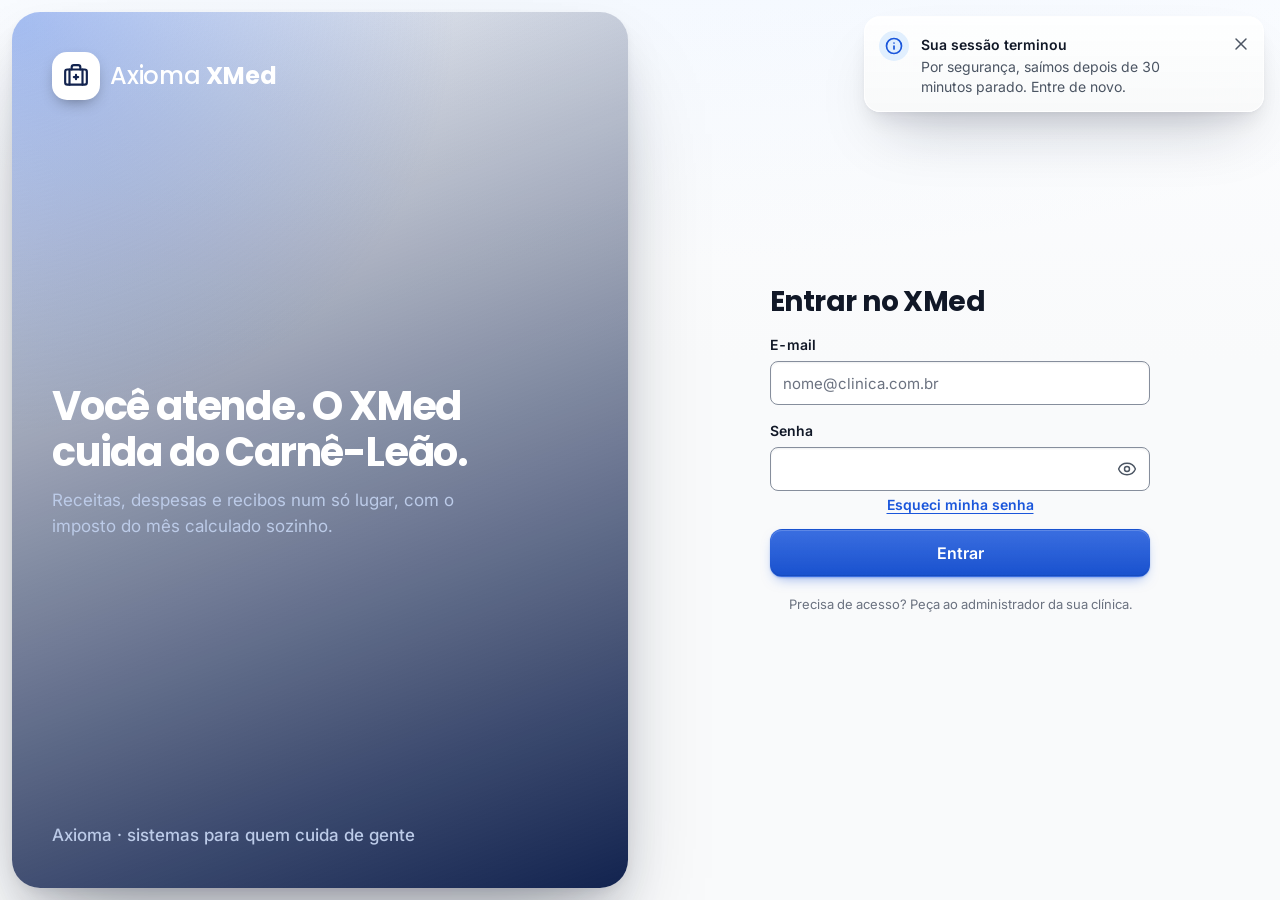
==== telas/acesso.html @ 9c17b647 "Revisão de responsividade Co-Authored-By: Claude Opus 5.5 <noreply@anthropic.com>" ====
<!doctype html>
<html lang="pt-BR" data-ax-prefs>
<head>
<meta charset="utf-8">
<meta name="viewport" content="width=device-width, initial-scale=1, viewport-fit=cover">
<title>Acesso · Axioma XMed</title>
<script>try{var p=JSON.parse(localStorage.getItem('axioma.eixo')||'{}'),t=p.theme&&p.theme!=='auto'?p.theme:(matchMedia('(prefers-contrast: more)').matches?'contraste':matchMedia('(prefers-color-scheme: dark)').matches?'dark':'light');document.documentElement.setAttribute('data-theme',t);}catch(e){}</script>
<link rel="preconnect" href="https://fonts.googleapis.com"><link rel="preconnect" href="https://fonts.gstatic.com" crossorigin>
<link rel="stylesheet" href="https://fonts.googleapis.com/css2?family=Inter:wght@400;500;600;700&family=Poppins:wght@500;600;700&family=JetBrains+Mono:wght@400;500&display=swap">
<link rel="stylesheet" href="../web/eixo.css?v=8498dd2c1c">
<style>
.tela-demo { display: flex; flex-wrap: wrap; align-items: center; gap: 8px 12px; padding: 8px 8px 8px 14px; border: 1px dashed var(--line-strong); border-radius: var(--radius-lg); color: var(--text-mute); font-size: 13px; }
.tela-demo > span { display: inline-flex; align-items: center; gap: 6px; font-weight: 600; }
.tela-demo .ax-seg { max-width: 100%; overflow-x: auto; scrollbar-width: none; }
.tela-demo .ax-seg__opt { white-space: nowrap; }
.ax-link-quiet { color: inherit; text-decoration: none; }
.ax-link-quiet:hover { text-decoration: underline; }
</style>
<script src="../web/eixo.js?v=8498dd2c1c" defer></script>
</head>
<body>
<div class="ax-auth">
  <div class="ax-auth__brand">
    <span class="ax-brand ax-brand--lg ax-brand--on-deep"><span class="ax-brand__mark" aria-hidden="true"><i class="ax-i" data-i="medical_services" aria-hidden="true"></i></span><span class="ax-brand__text">Axioma <b>XMed</b></span></span>
    <div class="ax-stack"><h1>Você atende. O XMed cuida do Carnê-Leão.</h1><p>Receitas, despesas e recibos num só lugar, com o imposto do mês calculado sozinho.</p></div>
    <p class="ax-caption">Axioma · sistemas para quem cuida de gente</p>
  </div>
  <main class="ax-auth__panel" id="conteudo">
    <form class="ax-auth__form" data-ax-validate action="painel.html" method="get" id="form-acesso">
      <span class="ax-brand ax-only-medium"><span class="ax-brand__mark" aria-hidden="true"><i class="ax-i" data-i="medical_services" aria-hidden="true"></i></span><span class="ax-brand__text">Axioma <b>XMed</b></span></span>
      <h2>Entrar no XMed</h2>
      <template data-ax-toast data-tone="info" data-title="Sua sessão terminou" data-text="Por segurança, saímos depois de 30 minutos parado. Entre de novo."></template>
      <div class="ax-field"><label class="ax-field__label" for="email-acesso">E-mail</label>
      <div class="ax-input"><input id="email-acesso" name="email-acesso" type="email" required autocomplete="username" placeholder="nome@clinica.com.br"></div></div>
      <div class="ax-field"><label class="ax-field__label" for="senha">Senha</label>
        <div class="ax-input"><input id="senha" name="senha" type="password" required autocomplete="current-password"><button class="ax-icon-btn" type="button" data-ax-reveal aria-pressed="false" aria-label="Mostrar senha"><i class="ax-i" data-i="visibility" aria-hidden="true"></i></button></div>
        <a class="ax-btn ax-btn--link" href="#">Esqueci minha senha</a></div>
      <button class="ax-btn ax-btn--primary ax-btn--lg ax-btn--block" type="submit">Entrar</button>
      <p class="ax-auth__foot">Precisa de acesso? Peça ao administrador da sua clínica.</p>
    </form>
  </main>
</div>
<script>document.addEventListener('DOMContentLoaded', function () { 
document.querySelectorAll('[data-demo-group]').forEach(function (g) {
  g.addEventListener('click', function (e) {
    var b = e.target.closest('[data-demo]'); if (!b) return;
    document.querySelectorAll('[data-state-panel]').forEach(function (p) { p.hidden = p.getAttribute('data-state-panel') !== b.getAttribute('data-demo'); });
  });
});
document.querySelectorAll('.ax-progress__fill[data-w]').forEach(function (f) { f.style.width = f.getAttribute('data-w') + '%'; });
document.querySelectorAll('form[data-ax-validate]').forEach(function (f) {
  f.addEventListener('submit', function (e) {
    if (f.getAttribute('action') !== '#' && location.protocol !== 'about:' && true) return;
    e.preventDefault(); var b = f.querySelector('[type="submit"]'); Eixo.busy(b, true);
    setTimeout(function () { Eixo.busy(b, false); Eixo.toast({ tone: 'success', title: f.id === 'form-acesso' ? 'Bem-vinda de volta' : 'Tudo certo, salvo', text: 'Na demonstração nada é enviado.' }); }, 900);
  });
});
 });</script>
</body>
</html>
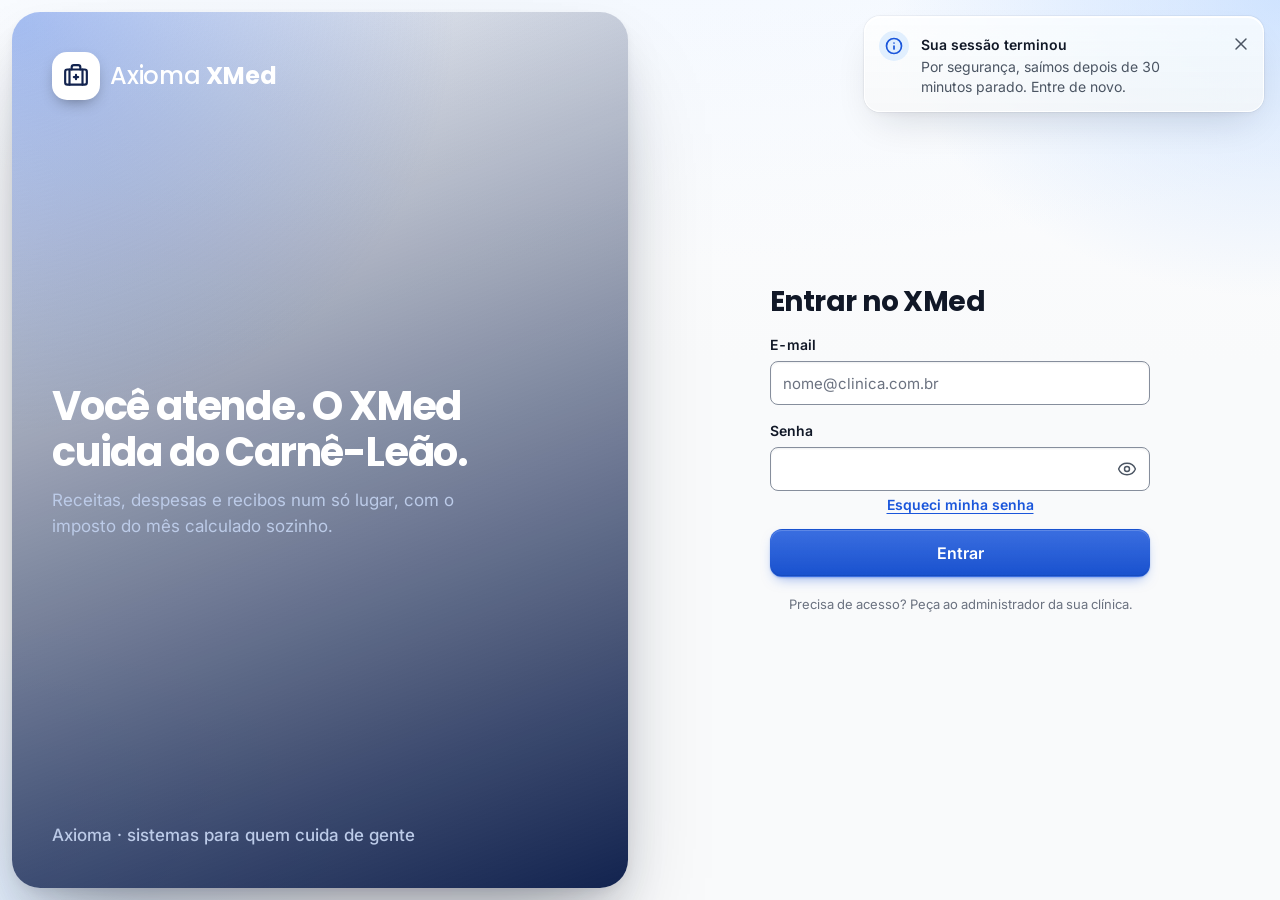
==== commit b3425eb6: "Eixo 0.5.0: tema escuro sóbrio, vidro e troca de tema Co-Authored-By: Claude Opus 5.5 <noreply@anthr" ====
--- a/telas/acesso.html
+++ b/telas/acesso.html
@@ -7,7 +7,7 @@
 <script>try{var p=JSON.parse(localStorage.getItem('axioma.eixo')||'{}'),t=p.theme&&p.theme!=='auto'?p.theme:(matchMedia('(prefers-contrast: more)').matches?'contraste':matchMedia('(prefers-color-scheme: dark)').matches?'dark':'light');document.documentElement.setAttribute('data-theme',t);}catch(e){}</script>
 <link rel="preconnect" href="https://fonts.googleapis.com"><link rel="preconnect" href="https://fonts.gstatic.com" crossorigin>
 <link rel="stylesheet" href="https://fonts.googleapis.com/css2?family=Inter:wght@400;500;600;700&family=Poppins:wght@500;600;700&family=JetBrains+Mono:wght@400;500&display=swap">
-<link rel="stylesheet" href="../web/eixo.css?v=8498dd2c1c">
+<link rel="stylesheet" href="../web/eixo.css?v=95d7119754">
 <style>
 .tela-demo { display: flex; flex-wrap: wrap; align-items: center; gap: 8px 12px; padding: 8px 8px 8px 14px; border: 1px dashed var(--line-strong); border-radius: var(--radius-lg); color: var(--text-mute); font-size: 13px; }
 .tela-demo > span { display: inline-flex; align-items: center; gap: 6px; font-weight: 600; }
@@ -16,7 +16,7 @@
 .ax-link-quiet { color: inherit; text-decoration: none; }
 .ax-link-quiet:hover { text-decoration: underline; }
 </style>
-<script src="../web/eixo.js?v=8498dd2c1c" defer></script>
+<script src="../web/eixo.js?v=95d7119754" defer></script>
 </head>
 <body>
 <div class="ax-auth">
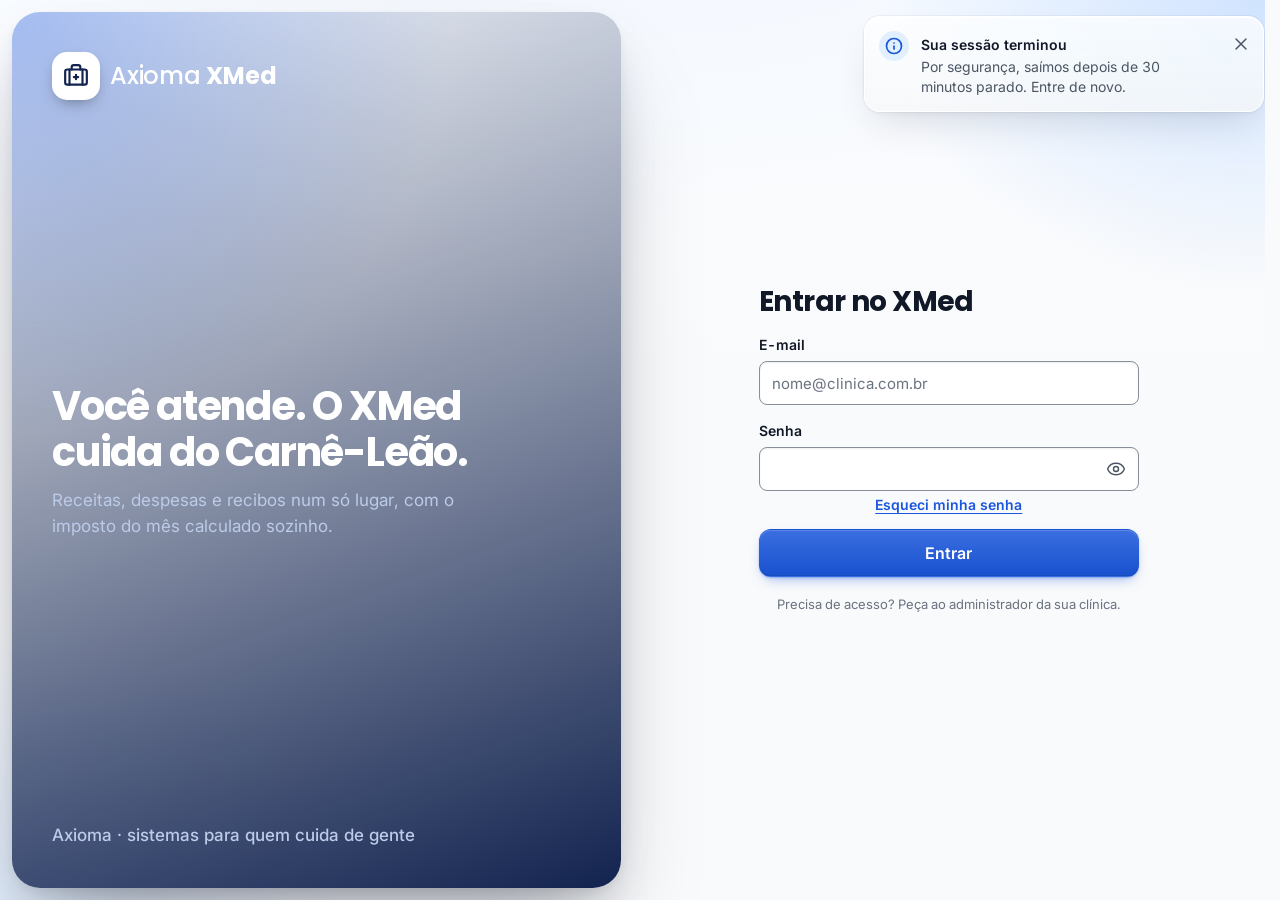
==== commit 82832f51: "Eixo 0.6.0: pílula de ações, rolagem, horário e tour Co-Authored-By: Claude Opus 5.5 <noreply@anthro" ====
--- a/telas/acesso.html
+++ b/telas/acesso.html
@@ -7,7 +7,7 @@
 <script>try{var p=JSON.parse(localStorage.getItem('axioma.eixo')||'{}'),t=p.theme&&p.theme!=='auto'?p.theme:(matchMedia('(prefers-contrast: more)').matches?'contraste':matchMedia('(prefers-color-scheme: dark)').matches?'dark':'light');document.documentElement.setAttribute('data-theme',t);}catch(e){}</script>
 <link rel="preconnect" href="https://fonts.googleapis.com"><link rel="preconnect" href="https://fonts.gstatic.com" crossorigin>
 <link rel="stylesheet" href="https://fonts.googleapis.com/css2?family=Inter:wght@400;500;600;700&family=Poppins:wght@500;600;700&family=JetBrains+Mono:wght@400;500&display=swap">
-<link rel="stylesheet" href="../web/eixo.css?v=95d7119754">
+<link rel="stylesheet" href="../web/eixo.css?v=0cd8b60132">
 <style>
 .tela-demo { display: flex; flex-wrap: wrap; align-items: center; gap: 8px 12px; padding: 8px 8px 8px 14px; border: 1px dashed var(--line-strong); border-radius: var(--radius-lg); color: var(--text-mute); font-size: 13px; }
 .tela-demo > span { display: inline-flex; align-items: center; gap: 6px; font-weight: 600; }
@@ -16,7 +16,7 @@
 .ax-link-quiet { color: inherit; text-decoration: none; }
 .ax-link-quiet:hover { text-decoration: underline; }
 </style>
-<script src="../web/eixo.js?v=95d7119754" defer></script>
+<script src="../web/eixo.js?v=0cd8b60132" defer></script>
 </head>
 <body>
 <div class="ax-auth">
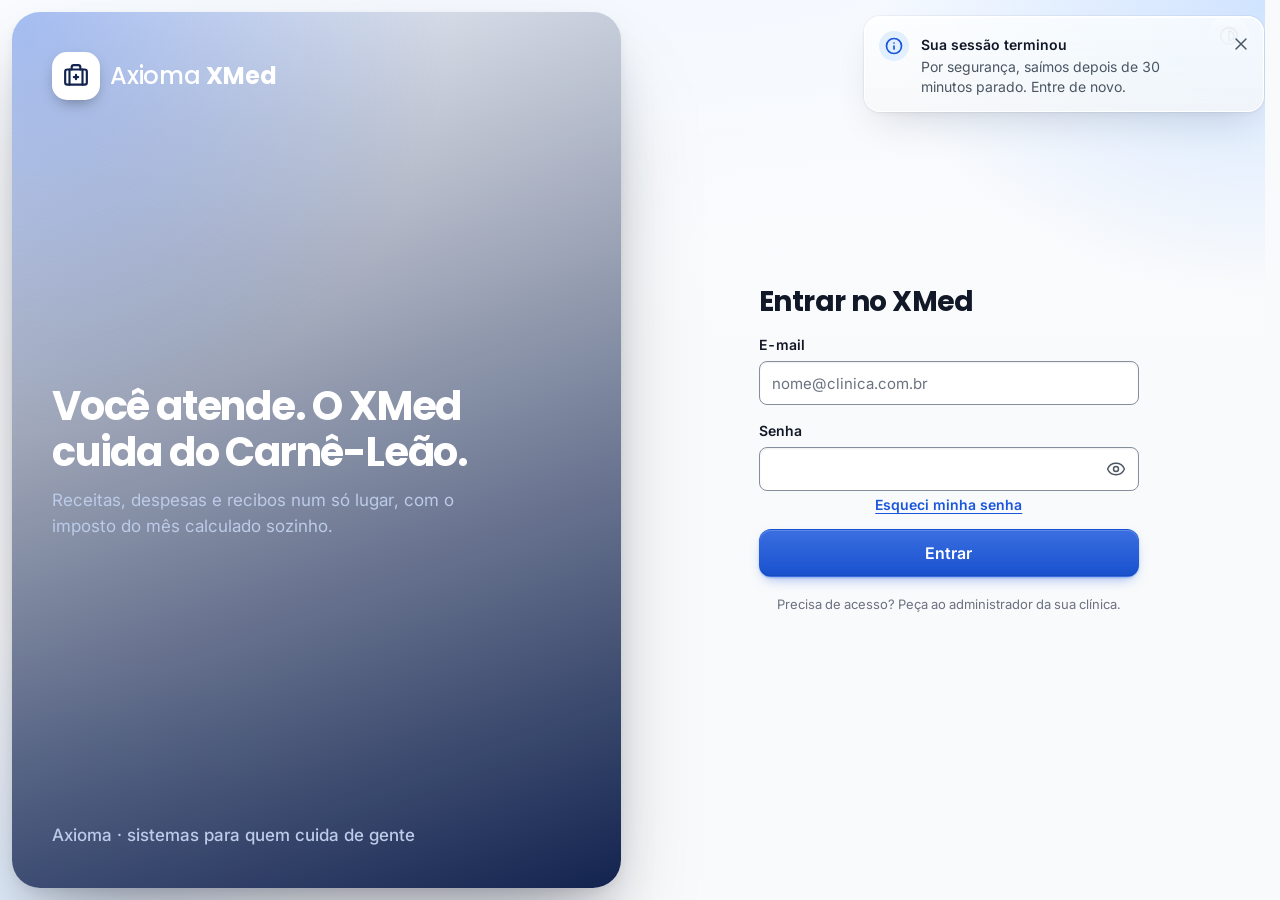
==== commit 5745fd5a: "Eixo 0.7.0: tema discreto no login e desfoque sob a marca Co-Authored-By: Claude Opus 5.5 <noreply@a" ====
--- a/telas/acesso.html
+++ b/telas/acesso.html
@@ -7,7 +7,7 @@
 <script>try{var p=JSON.parse(localStorage.getItem('axioma.eixo')||'{}'),t=p.theme&&p.theme!=='auto'?p.theme:(matchMedia('(prefers-contrast: more)').matches?'contraste':matchMedia('(prefers-color-scheme: dark)').matches?'dark':'light');document.documentElement.setAttribute('data-theme',t);}catch(e){}</script>
 <link rel="preconnect" href="https://fonts.googleapis.com"><link rel="preconnect" href="https://fonts.gstatic.com" crossorigin>
 <link rel="stylesheet" href="https://fonts.googleapis.com/css2?family=Inter:wght@400;500;600;700&family=Poppins:wght@500;600;700&family=JetBrains+Mono:wght@400;500&display=swap">
-<link rel="stylesheet" href="../web/eixo.css?v=0cd8b60132">
+<link rel="stylesheet" href="../web/eixo.css?v=46640656a0">
 <style>
 .tela-demo { display: flex; flex-wrap: wrap; align-items: center; gap: 8px 12px; padding: 8px 8px 8px 14px; border: 1px dashed var(--line-strong); border-radius: var(--radius-lg); color: var(--text-mute); font-size: 13px; }
 .tela-demo > span { display: inline-flex; align-items: center; gap: 6px; font-weight: 600; }
@@ -16,7 +16,7 @@
 .ax-link-quiet { color: inherit; text-decoration: none; }
 .ax-link-quiet:hover { text-decoration: underline; }
 </style>
-<script src="../web/eixo.js?v=0cd8b60132" defer></script>
+<script src="../web/eixo.js?v=46640656a0" defer></script>
 </head>
 <body>
 <div class="ax-auth">
@@ -26,6 +26,10 @@
     <p class="ax-caption">Axioma · sistemas para quem cuida de gente</p>
   </div>
   <main class="ax-auth__panel" id="conteudo">
+  <div class="ax-auth__corner"><div class="ax-theme-switch">
+    <button class="ax-icon-btn ax-theme-switch__btn" type="button" data-ax-menu="menu-tema-login" data-ax-theme-icon aria-label="Tema da tela"><i class="ax-i" data-i="contrast" aria-hidden="true"></i></button>
+    <div class="ax-menu" id="menu-tema-login" hidden aria-label="Tema"><div class="ax-menu__group" role="group" aria-labelledby="tema-login-t"><span class="ax-menu__label" id="tema-login-t">Tema</span><button type="button" class="ax-menu__item" role="menuitemradio" data-ax-theme="auto"><i class="ax-i" data-i="contrast" aria-hidden="true"></i>Automático</button><button type="button" class="ax-menu__item" role="menuitemradio" data-ax-theme="light"><i class="ax-i" data-i="light_mode" aria-hidden="true"></i>Claro</button><button type="button" class="ax-menu__item" role="menuitemradio" data-ax-theme="dark"><i class="ax-i" data-i="dark_mode" aria-hidden="true"></i>Escuro</button><button type="button" class="ax-menu__item" role="menuitemradio" data-ax-theme="contraste"><i class="ax-i" data-i="visibility" aria-hidden="true"></i>Alto contraste</button></div></div>
+  </div></div>
     <form class="ax-auth__form" data-ax-validate action="painel.html" method="get" id="form-acesso">
       <span class="ax-brand ax-only-medium"><span class="ax-brand__mark" aria-hidden="true"><i class="ax-i" data-i="medical_services" aria-hidden="true"></i></span><span class="ax-brand__text">Axioma <b>XMed</b></span></span>
       <h2>Entrar no XMed</h2>
